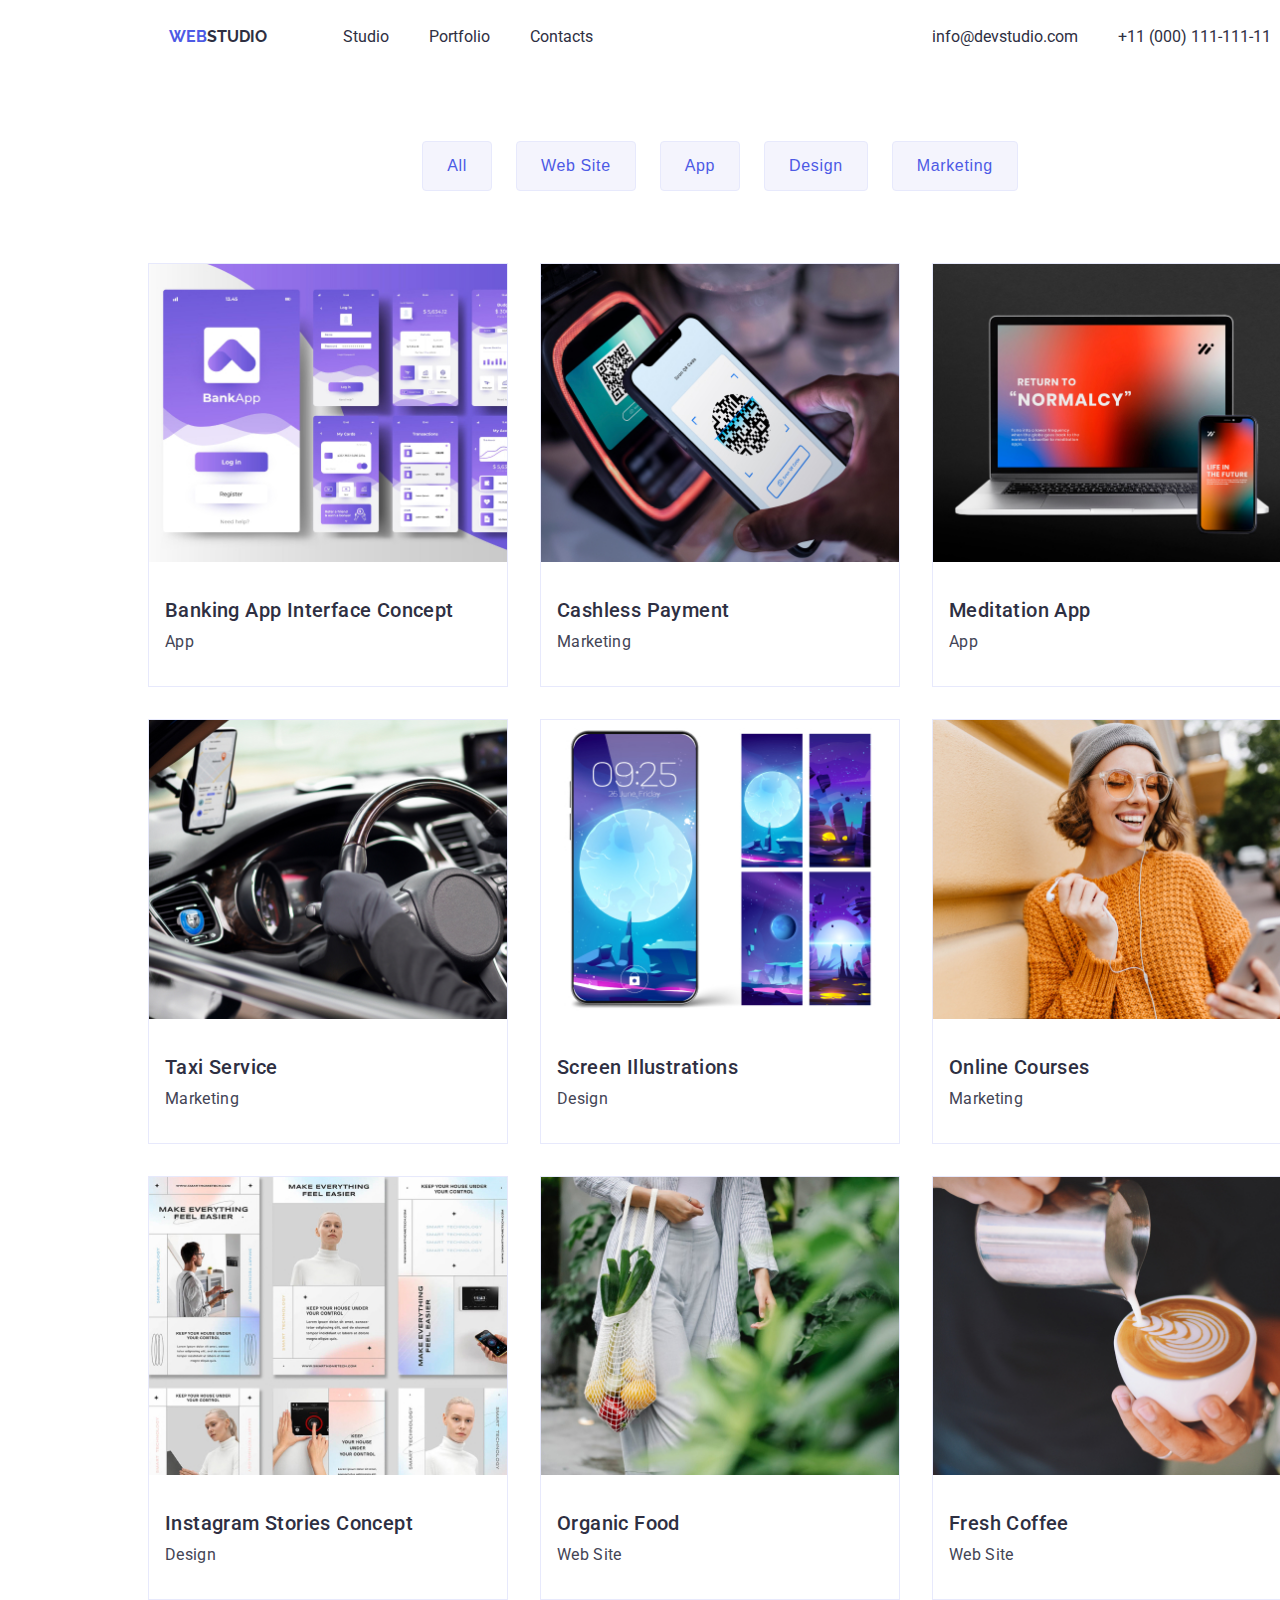
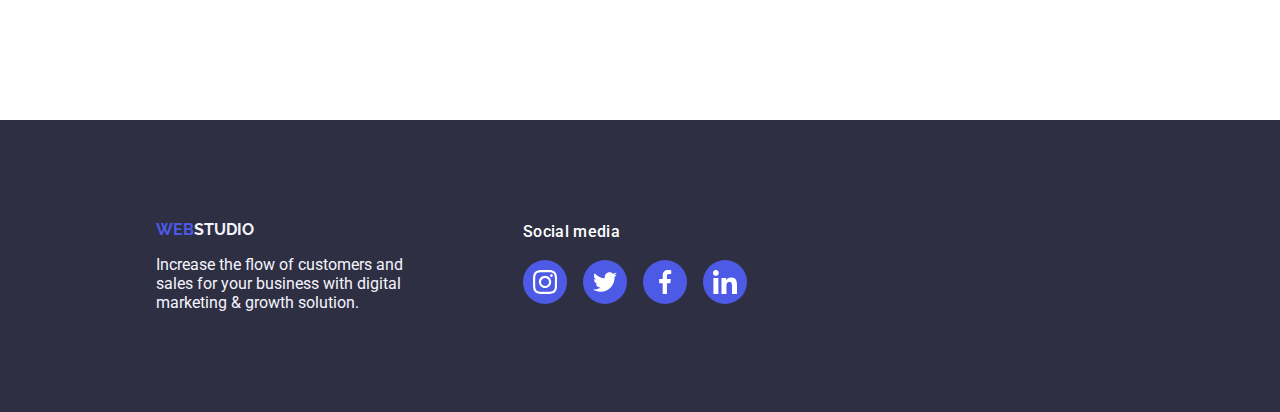
==== portfolio.html @ d41b9c74 "Initial commit" ====
<!DOCTYPE html>
<html lang="en">
  <head>
    <meta charset="UTF-8" />
    <meta name="viewport" content="width=device-width, initial-scale=1.0" />
    <title>Portolio</title>
    <link rel="preconnect" href="https://fonts.googleapis.com" />
    <link rel="preconnect" href="https://fonts.gstatic.com" crossorigin />
    <link
      href="https://fonts.googleapis.com/css2?family=Montserrat:wght@400;700&family=Roboto:wght@400;500;700;900&display=swap"
      rel="stylesheet"
    />
    <link rel="preconnect" href="https://fonts.googleapis.com" />
    <link rel="preconnect" href="https://fonts.gstatic.com" crossorigin />
    <link
      href="https://fonts.googleapis.com/css2?family=Montserrat:wght@400;700&family=Raleway:wght@800&family=Roboto:wght@400;500;700;900&display=swap"
      rel="stylesheet"
    />
    <link rel="stylesheet" href="./css/styles.css" />
  </head>

  <body>
    <!-- HEADER -->
    <header class="header container d-flex">
      <div class="d-flex">
        <a class="header-logo link" href="webstudio" alt="logo">
          <h4><span>WEB</span>STUDIO</h4>
        </a>
        <nav class="header-nav">
          <ul class="header-list list">
            <li>
              <a class="header-link link" href="./index.html">Studio</a>
            </li>
            <li>
              <a class="header-link link" href="./portfolio.html">Portfolio</a>
            </li>
            <li>
              <a class="header-link link" href="contacts">Contacts</a>
            </li>
          </ul>
        </nav>
      </div>
      <ul class="header-contact list">
        <li>
          <a class="link contacts" href="mailto:info@devstudio.com"
            >info@devstudio.com</a
          >
        </li>
        <li>
          <a class="link cotacts" href="tel:+11(000)111-111-11"
            >+11 (000) 111-111-11</a
          >
        </li>
      </ul>
    </header>
    <main>
      <section class="portfolio container">
        <div class="buttons">
          <button class="p-button" type="button">All</button>
          <button class="p-button" type="button">Web Site</button>
          <button class="p-button" type="button">App</button>
          <button class="p-button" type="button">Design</button>
          <button class="p-button" type="button">Marketing</button>
        </div>

        <div class="p-project">
          <ul class="p-list list">
            <li class="p-project-img">
              <img
                src="./images/project-image1.jpg"
                alt="Banking App Interface"
                width="360px"
              />
              <div class="p-caption">
                <h3 class="p-caption-header">Banking App Interface Concept</h3>
                <p class="p-text">App</p>
              </div>
            </li>
            <li class="p-project-img">
              <img
                src="./images/project-image2.jpg"
                alt="Cashless Payment"
                width="360px"
              />
              <div class="p-caption">
                <h3 class="p-caption-header">Cashless Payment</h3>
                <p class="p-text">Marketing</p>
              </div>
            </li>
            <li class="p-project-img">
              <img
                src="./images/project-image3.jpg"
                alt="Meditation App"
                width="360px"
              />
              <div class="p-caption">
                <h3 class="p-caption-header">Meditation App</h3>
                <p class="p-text">App</p>
              </div>
            </li>
            <li class="p-project-img">
              <img
                src="./images/project-image4.jpg"
                alt="Taxi Service"
                width="360px"
              />
              <div class="p-caption">
                <h3 class="p-caption-header">Taxi Service</h3>
                <p class="p-text">Marketing</p>
              </div>
            </li>
            <li class="p-project-img">
              <img
                src="./images/project-image5.jpg"
                alt="Screen Illustrations"
                width="360px"
              />
              <div class="p-caption">
                <h3 class="p-caption-header">Screen Illustrations</h3>
                <p class="p-text">Design</p>
              </div>
            </li>
            <li class="p-project-img">
              <img
                src="./images/project-image6.jpg"
                alt="Online Courses"
                width="360px"
              />
              <div class="p-caption">
                <h3 class="p-caption-header">Online Courses</h3>
                <p class="p-text">Marketing</p>
              </div>
            </li>
            <li class="p-project-img">
              <img
                src="./images/project-image7.jpg"
                alt="Instagram Stories Concept"
                width="360px"
              />
              <div class="p-caption">
                <h3 class="p-caption-header">Instagram Stories Concept</h3>
                <p class="p-text">Design</p>
              </div>
            </li>
            <li class="p-project-img">
              <img
                src="./images/project-image8.jpg"
                alt="Organic Food"
                width="360px"
              />
              <div class="p-caption">
                <h3 class="p-caption-header">Organic Food</h3>
                <p class="p-text">Web Site</p>
              </div>
            </li>
            <li class="p-project-img">
              <img
                src="./images/project-image9.jpg"
                alt="Fresh Coffee"
                width="360px"
              />
              <div class="p-caption">
                <h3 class="p-caption-header">Fresh Coffee</h3>
                <p class="p-text">Web Site</p>
              </div>
            </li>
          </ul>
        </div>
      </section>
    </main>
    <footer class="footer container d-flex">
      <div>
        <a class="footer-logo" href="webstudio" alt="logo">
          <h4><span>WEB</span>STUDIO</h4>
        </a>
        <p class="footer-text">
          Increase the flow of customers and<br />
          sales for your business with digital<br />
          marketing & growth solution.
        </p>
      </div>
       <div class="footer-socials-container">
            <h3>Social media</h3>
        <div class="footer-socials">
            <a class="footer-socials-icon">
                  <svg width="24" height="24">
                    <use href="./images/icons.svg#instagram-2"></use>
                  </svg>
                </a>
                <a class="footer-socials-icon">
                  <svg width="24" height="24">
                    <use href="./images/icons.svg#twitter-1"></use>
                  </svg>
                </a>
                <a class="footer-socials-icon">
                  <svg width="24" height="24">
                    <use href="./images/icons.svg#facebook-1"></use>
                  </svg>
                </a>
                <a class="footer-socials-icon">
                  <svg width="24" height="24">
                    <use href="./images/icons.svg#linkedin-1"></use>
                  </svg>
                </a>
        </div>
    </footer>
  </body>
</html>
---- css/styles.css ----
* {
  margin: 0;
  padding: 0;
  box-sizing: border-box;
}
:root {
  --IRIS: #4d5ae5;
  --NAVY-BLUE: #2e2f42;
  --WHITE: #fff;
  --SLATE: #434455;
  --LIGHT-SLATE: #8e8f99;
  --CLOUD: #f4f4fd;
  --CORNFLOWER: #e7e9fc;
}
/* General Style */
body {
  font-family: "Roboto", sans-serif;
}
.link {
  text-decoration: none;
  color: var(--NAVY-BLUE);
}
.list {
  display: flex;
  list-style: none;
  gap: 24px;
}
.p-text {
  color: var(--SLATE);
  font-size: 16px;
  font-weight: 400;
  line-height: 24px;
  /* 150% */
  letter-spacing: 0.32px;
}
.section-title {
  text-align: center;
  color: var(--NAVY-BLUE);
}
.team-name {
  color: var(--NAVY-BLUE);
}
.container {
  width: 1440px;
}
.d-flex {
  display: flex;
}
.section {
  padding-top: 120px;
  padding-bottom: 120px;
}
/* End of General Style */

/* Header Section (NAV) */
.header {
  justify-content: space-around;
  align-items: center;
  height: 72px;
}
.header .d-flex {
  align-items: center;
}
.header .list {
  gap: 40px;
}
.header .link .list {
  font-size: 16px;
  font-weight: 500;
  line-height: 24px;
  /* 150% */
  letter-spacing: 0.32px;
}
.header-logo {
  color: var(--NAVY-BLUE);
  font-family: Raleway;
  font-weight: 800;
  margin-right: 76px;
}

.header-logo span {
  color: var(--IRIS);
}
.header-logo:hover {
  color: var(--IRIS);
}
.link:hover {
  color: var(--IRIS);
}

/* End of Header Section (NAV) */

/* Hero Section */
.hero {
}
.hero-bg {
  background: linear-gradient(rgba(46, 47, 66, 0.7), rgba(46, 47, 66, 0.7)),
    url("../images/people-office-1.jpg");
  background-size: cover;
  background-repeat: no-repeat;
  padding-top: 188px;
  padding-bottom: 188px;
  text-align: center;
  width: 1440px;
}
.hero-txt {
  text-align: center;
  color: var(--WHITE);
  font-size: 56px;
  font-weight: 700;
  line-height: 60px;
  letter-spacing: 1.12px;
  /* text-transform: uppercase; */
}

.hero-btn {
  color: var(--WHITE);
  background-color: var(--IRIS);
  border: none;
  border-radius: 4px;
  padding: 16px 32px;
  margin-top: 48px;
  font-size: 16px;
  font-weight: 500;
  line-height: 24px;
  /* 150% */
  letter-spacing: 0.64px;
}
.hero-btn:hover {
  background-color: goldenrod;
  cursor: pointer;
}
/* End of Hero Section */

/* Benefit Section */
.benefit-list-icon {
  background: var(--CLOUD);
  display: flex;
  justify-content: center;
  align-items: center;
  border-radius: 4px;
  padding-top: 24px, 0;
  margin-bottom: 8px;
  transition: 1s;
}
.benefit-list-icon:hover,
.benefit-list-icon:focus {
  background-color: var(--IRIS);
  transition: 0s;
}
.benefit-list-icon:hover svg,
.benefit-list-icon:focus svg {
  fill: var(--WHITE);
}
.benefit-list {
  justify-content: center;
  align-items: center;
  padding-left: 156px;
  padding-right: 156px;
}
.benefit-list h3 {
  margin-bottom: 8px;
}

/* End of Benefit Section */

/* We Do Section */
.wedo {
}
.section-title {
  font-size: 36px;
  font-weight: 700;
  line-height: 40px;
  letter-spacing: 0.72px;
  text-transform: capitalize;
  margin-bottom: 72px;
}
.wedo-item {
  width: 360px;
  height: 300px;
}
.wedo .list {
  justify-content: center;
  align-items: center;
}
/* End of We Do Section */

/* Team Section */
.team {
  background-color: var(--CLOUD);
}
.team .list {
  justify-content: center;
  align-items: center;
  text-align: center;
}
.team .team-image {
  margin-bottom: 32px;
}
.team .team-item {
  padding-bottom: 32px;
  border-radius: 0px 0px 4px 4px;
  background: var(--WHITE);
  box-shadow: 0px 2px 1px 0px rgba(46, 47, 66, 0.08),
    0px 1px 1px 0px rgba(46, 47, 66, 0.16),
    0px 1px 6px 0px rgba(46, 47, 66, 0.08);
}
.team .p-text {
  margin-top: 8px;
  margin-bottom: 32;
}
.team-socials {
  display: flex;
  justify-content: space-around;
  padding-top: 8px;
}
.team-socials-icon {
  display: flex;
  justify-content: center;
  align-items: center;
  background-color: var(--IRIS);
  padding: 10px;
  border-radius: 50%;
  justify-content: center;
  align-items: center;
  transition: 1s;
}
.team-socials-icon svg {
  fill: var(--WHITE);
}
.team-socials-icon:hover,
.team-socials-icon:hover {
  padding: 15px;
  transition: 0s;
}
.team-socials-icon:hover svg {
  fill: red;
}
/* End of Team Section */

/* Portfolio Styling Section */
.portfolio {
  padding-top: 69px;
  padding-bottom: 120px;
}
.p-project {
  padding-top: 72px;
}
.buttons {
  /* text-align: center; */
  display: flex;
  justify-content: center;
  align-items: center;
  gap: 24px;
}
.p-button {
  color: var(--IRIS);
  border-radius: 4px;
  border: 1px solid var(--CORNFLOWER);
  background: var(--CLOUD);
  padding: 12px 24px;
  font-size: 16px;
  font-weight: 500;
  line-height: 24px;
  letter-spacing: 0.64px;
  transition: 1s;
}
.p-button:hover,
.p-button:focus {
  color: var(--WHITE);
  background-color: var(--IRIS);
  transition: 0s;
}
.p-project-img:hover img,
.p-project-img:focus img {
  opacity: 0.5;
  border: 2px solid var(--IRIS);
  transition: 0s;
}

.portfolio .p-list {
  width: 100%;
  flex-wrap: wrap;
  gap: 32px;
  justify-content: center;
  align-items: center;
}
.portfolio li img {
  width: 100%;
  transition: 1s;
}
.portfolio li {
  width: 25%;
  border: 1px solid var(--CORNFLOWER);
  transition: 1s;
}
.p-caption {
  flex-direction: column;
  padding: 32px 16px;
  background: var(--WHITE);
}
.p-caption-header {
  color: var(--NAVY-BLUE);
  /* Header 3 */
  font-size: 20px;
  font-weight: 500;
  line-height: 24px;
  /* 120% */
  letter-spacing: 0.4px;
  margin-bottom: 8px;
}
/* End of Portfolio Styling Section */

/* Custmers Styling Section */
.customers-list {
  display: flex;
  justify-content: center;
  align-items: center;
  padding-left: 156;
  padding-right: 156;
}
.customer-icon {
  border: 1px solid var(--LIGHT-SLATE);
  padding: 16px 32px;
  transition: 1s;
}
.customer-icon svg {
  fill: var(--LIGHT-SLATE);
}
.customer-icon:hover,
.customer-icon:focus {
  border: 5px solid var(--IRIS);
  padding: 32px 64px;
  transition: 0s;
}
.customer-icon:hover svg,
.customer-icon:focus {
  fill: var(--IRIS);
}

/* End of Custmers Styling Section */

/* Footer Section */
.footer {
  padding: 100px;
  background-color: var(--NAVY-BLUE);
  padding-left: 156px;
  padding-right: 156px;
}
.footer-logo {
  text-decoration: none;
  color: var(--CLOUD);
  font-family: Raleway;
  font-weight: 800;
}
.footer-text {
  color: var(--CLOUD);
  margin-top: 16px;
}
.footer-logo span {
  color: var(--IRIS);
}
.footer-logo:hover {
  color: var(--IRIS);
}
/* End of Footer Section */
/* Footer Socials Styling */
.footer-socials-container {
  padding-left: 120px;
}
.footer-socials-container h3 {
  color: var(--WHITE);
  font-family: Roboto;
  font-size: 16px;
  font-weight: 500;
  line-height: 24px; /* 150% */
  letter-spacing: 0.32px;
}
.footer-socials {
  display: flex;
  justify-content: center;
  gap: 16px;
  margin-top: 16px;
}
.footer-socials-icon {
  display: flex;
  justify-content: center;
  align-items: center;
  background-color: var(--IRIS);
  padding: 10px;
  border-radius: 50%;
  justify-content: center;
  align-items: center;
  transition: 1s;
}
.footer-socials-icon svg {
  fill: var(--WHITE);
}
.footer-socials-icon:hover,
.footer-socials-icon:focus {
  padding: 15px;
  transition: 0s;
}
.footer-socials-icon:hover svg,
.footer-socials-icon:focus svg {
  fill: red;
}
/* End Footer Socials Styling */
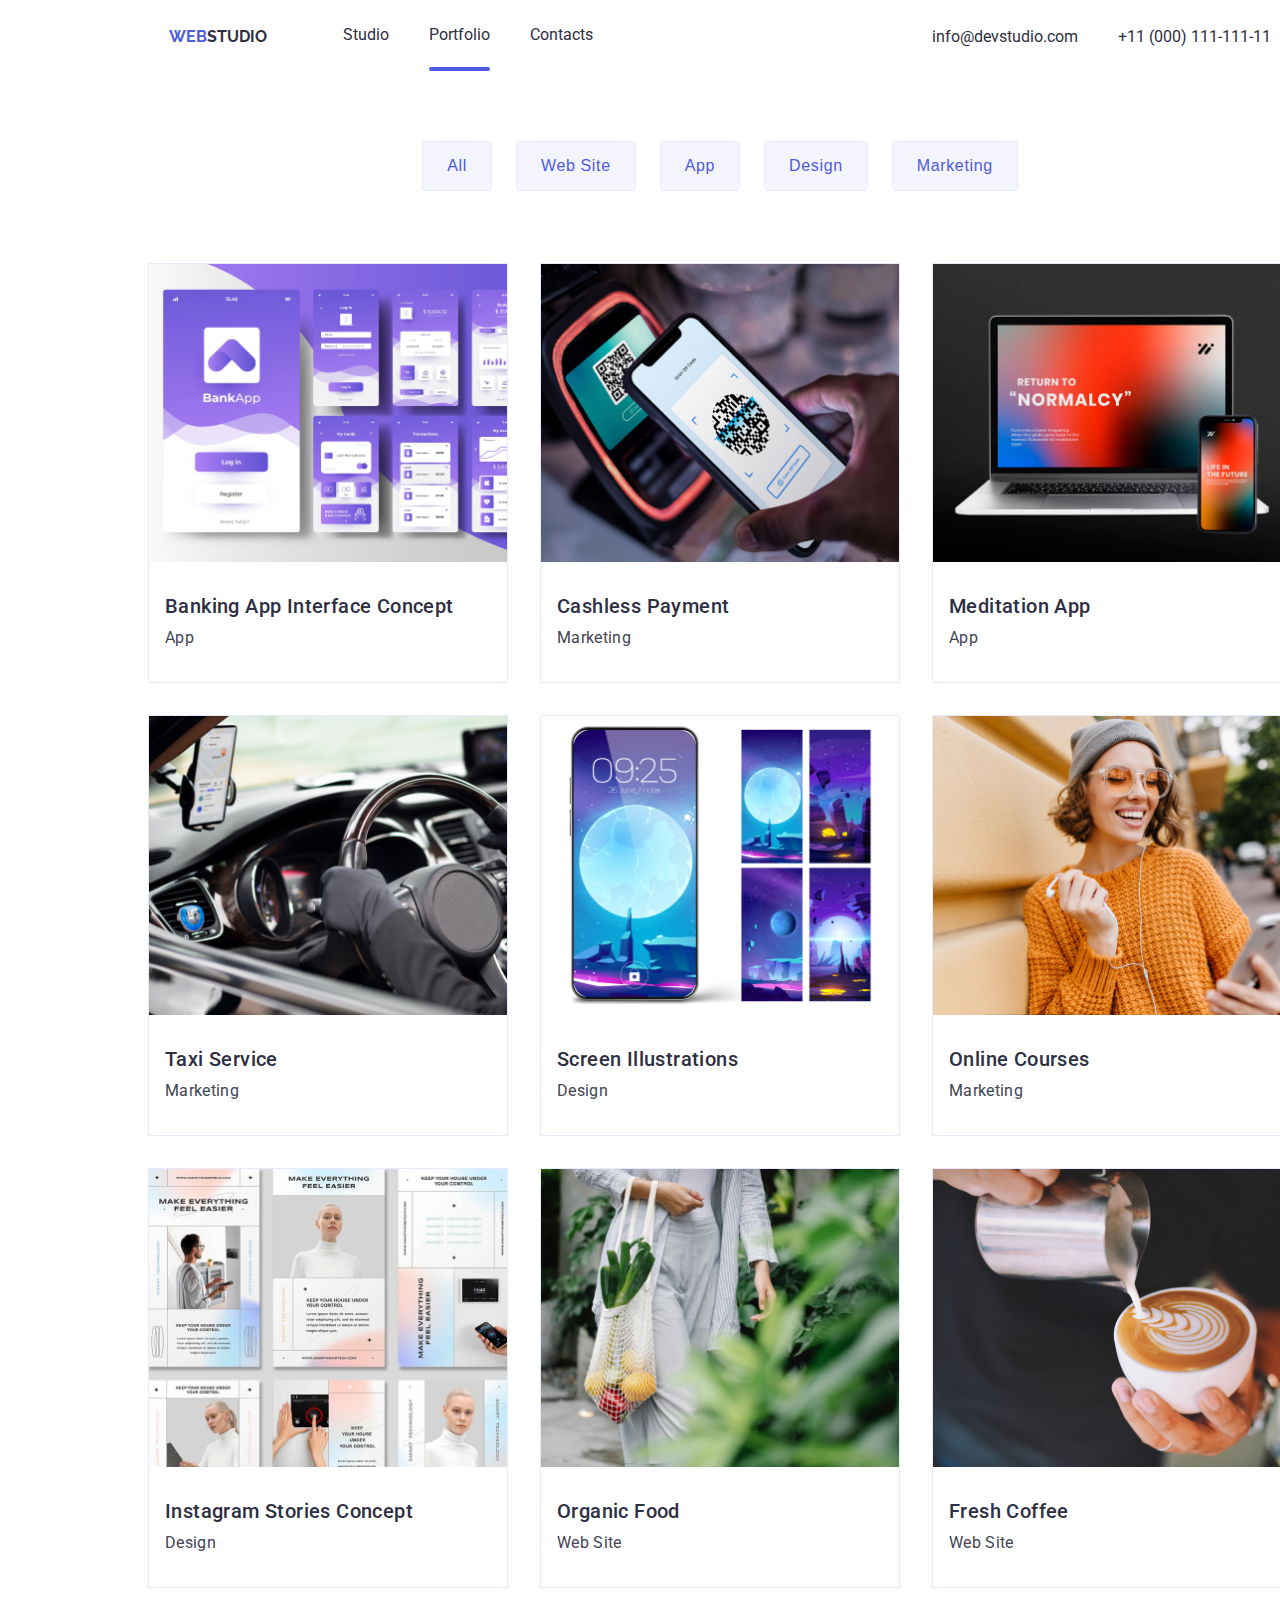
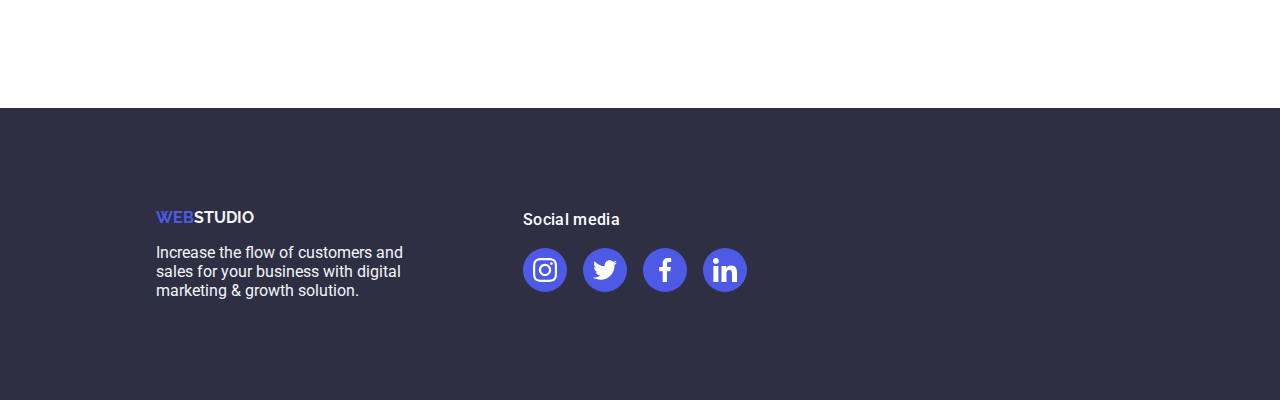
==== commit ecfee863: "adding underline effect on active and overlay effect on portfolio cards" ====
--- a/portfolio.html
+++ b/portfolio.html
@@ -32,7 +32,7 @@
               <a class="header-link link" href="./index.html">Studio</a>
             </li>
             <li>
-              <a class="header-link link" href="./portfolio.html">Portfolio</a>
+              <a class="header-link link active" href="./portfolio.html">Portfolio</a>
             </li>
             <li>
               <a class="header-link link" href="contacts">Contacts</a>
@@ -66,99 +66,171 @@
         <div class="p-project">
           <ul class="p-list list">
             <li class="p-project-img">
-              <img
-                src="./images/project-image1.jpg"
-                alt="Banking App Interface"
-                width="360px"
-              />
+              <div class="project-image">
+                  <img 
+                   src="./images/project-image1.jpg"
+                   alt="Banking App Interface"
+                   width="360px"
+                   />
+                   <div class="project-image-caption">
+                      <p>
+                        Lorem ipsum dolor sit amet consectetur adipisicing elit. Numquam at debitis omnis. Voluptas doloribus maxime numquam pariatur delectus possimus sed earum. Debitis repellendus minus ratione eos velit, ipsam praesentium minima.
+                      </p>
+                   </div>
+              </div>
+              
               <div class="p-caption">
                 <h3 class="p-caption-header">Banking App Interface Concept</h3>
                 <p class="p-text">App</p>
               </div>
             </li>
-            <li class="p-project-img">
-              <img
-                src="./images/project-image2.jpg"
-                alt="Cashless Payment"
-                width="360px"
-              />
+
+            <li class="p-project-img">
+              <div class="project-image">
+                    <img
+                    src="./images/project-image2.jpg"
+                    alt="Cashless Payment"
+                    width="360px"
+                    />
+                    <div class="project-image-caption">
+                      <p>
+                        Lorem ipsum dolor sit amet consectetur adipisicing elit. Numquam at debitis omnis. Voluptas doloribus maxime numquam pariatur delectus possimus sed earum. Debitis repellendus minus ratione eos velit, ipsam praesentium minima.
+                      </p>
+                   </div>
+              </div> 
               <div class="p-caption">
                 <h3 class="p-caption-header">Cashless Payment</h3>
                 <p class="p-text">Marketing</p>
               </div>
             </li>
-            <li class="p-project-img">
-              <img
-                src="./images/project-image3.jpg"
-                alt="Meditation App"
-                width="360px"
-              />
+
+            <li class="p-project-img">
+              <div class="project-image">
+                  <img
+                    src="./images/project-image3.jpg"
+                    alt="Meditation App"
+                    width="360px"
+                   />
+                  <div class="project-image-caption">
+                      <p>
+                        Lorem ipsum dolor sit amet consectetur adipisicing elit. Numquam at debitis omnis. Voluptas doloribus maxime numquam pariatur delectus possimus sed earum. Debitis repellendus minus ratione eos velit, ipsam praesentium minima.
+                      </p>
+                   </div>
+              </div>
               <div class="p-caption">
                 <h3 class="p-caption-header">Meditation App</h3>
                 <p class="p-text">App</p>
               </div>
             </li>
-            <li class="p-project-img">
-              <img
-                src="./images/project-image4.jpg"
-                alt="Taxi Service"
-                width="360px"
-              />
+
+            <li class="p-project-img">
+              <div class="project-image">
+                  <img
+                    src="./images/project-image4.jpg"
+                    alt="Taxi Service"
+                    width="360px"
+                  />
+                  <div class="project-image-caption">
+                      <p>
+                        Lorem ipsum dolor sit amet consectetur adipisicing elit. Numquam at debitis omnis. Voluptas doloribus maxime numquam pariatur delectus possimus sed earum. Debitis repellendus minus ratione eos velit, ipsam praesentium minima.
+                      </p>
+                   </div>
+              </div>
               <div class="p-caption">
                 <h3 class="p-caption-header">Taxi Service</h3>
                 <p class="p-text">Marketing</p>
               </div>
             </li>
-            <li class="p-project-img">
-              <img
-                src="./images/project-image5.jpg"
-                alt="Screen Illustrations"
-                width="360px"
-              />
+
+            <li class="p-project-img">
+              <div class="project-image">
+                  <img
+                    src="./images/project-image5.jpg"
+                    alt="Screen Illustrations"
+                    width="360px"
+                  />
+                  <div class="project-image-caption">
+                      <p>
+                        Lorem ipsum dolor sit amet consectetur adipisicing elit. Numquam at debitis omnis. Voluptas doloribus maxime numquam pariatur delectus possimus sed earum. Debitis repellendus minus ratione eos velit, ipsam praesentium minima.
+                      </p>
+                   </div>
+              </div>
               <div class="p-caption">
                 <h3 class="p-caption-header">Screen Illustrations</h3>
                 <p class="p-text">Design</p>
               </div>
             </li>
-            <li class="p-project-img">
-              <img
-                src="./images/project-image6.jpg"
-                alt="Online Courses"
-                width="360px"
-              />
+
+            <li class="p-project-img">
+              <div class="project-image">
+                  <img
+                    src="./images/project-image6.jpg"
+                    alt="Online Courses"
+                    width="360px"
+                  />
+                  <div class="project-image-caption">
+                      <p>
+                        Lorem ipsum dolor sit amet consectetur adipisicing elit. Numquam at debitis omnis. Voluptas doloribus maxime numquam pariatur delectus possimus sed earum. Debitis repellendus minus ratione eos velit, ipsam praesentium minima.
+                      </p>
+                   </div>
+              </div>
               <div class="p-caption">
                 <h3 class="p-caption-header">Online Courses</h3>
                 <p class="p-text">Marketing</p>
               </div>
             </li>
-            <li class="p-project-img">
-              <img
-                src="./images/project-image7.jpg"
-                alt="Instagram Stories Concept"
-                width="360px"
-              />
+
+            <li class="p-project-img">
+              <div class="project-image">
+                  <img
+                    src="./images/project-image7.jpg"
+                    alt="Instagram Stories Concept"
+                    width="360px"
+                  />
+                  <div class="project-image-caption">
+                      <p>
+                        Lorem ipsum dolor sit amet consectetur adipisicing elit. Numquam at debitis omnis. Voluptas doloribus maxime numquam pariatur delectus possimus sed earum. Debitis repellendus minus ratione eos velit, ipsam praesentium minima.
+                      </p>
+                   </div>
+              </div>
               <div class="p-caption">
                 <h3 class="p-caption-header">Instagram Stories Concept</h3>
                 <p class="p-text">Design</p>
               </div>
             </li>
-            <li class="p-project-img">
-              <img
-                src="./images/project-image8.jpg"
-                alt="Organic Food"
-                width="360px"
-              />
+
+            <li class="p-project-img">
+              <div class="project-image">
+                  <img
+                    src="./images/project-image8.jpg"
+                    alt="Organic Food"
+                    width="360px"
+                  />
+                  <div class="project-image-caption">
+                      <p>
+                        Lorem ipsum dolor sit amet consectetur adipisicing elit. Numquam at debitis omnis. Voluptas doloribus maxime numquam pariatur delectus possimus sed earum. Debitis repellendus minus ratione eos velit, ipsam praesentium minima.
+                      </p>
+                   </div>
+              </div>
               <div class="p-caption">
                 <h3 class="p-caption-header">Organic Food</h3>
                 <p class="p-text">Web Site</p>
               </div>
             </li>
-            <li class="p-project-img">
-              <img
-                src="./images/project-image9.jpg"
-                alt="Fresh Coffee"
-                width="360px"
-              />
+
+            <li class="p-project-img">
+              <div class="project-image">
+                  <img
+                    src="./images/project-image9.jpg"
+                    alt="Fresh Coffee"
+                    width="360px"
+                  />
+                  <div class="project-image-caption">
+                      <p>
+                        Lorem ipsum dolor sit amet consectetur adipisicing elit. Numquam at debitis omnis. Voluptas doloribus maxime numquam pariatur delectus possimus sed earum. Debitis repellendus minus ratione eos velit, ipsam praesentium minima.
+                      </p>
+                   </div>
+              </div>
               <div class="p-caption">
                 <h3 class="p-caption-header">Fresh Coffee</h3>
                 <p class="p-text">Web Site</p>
--- a/css/styles.css
+++ b/css/styles.css
@@ -50,6 +50,27 @@
   padding-top: 120px;
   padding-bottom: 120px;
 }
+.active::after {
+  content: " ";
+  display: block;
+  height: 4px;
+  width: 100%;
+  border-radius: 2px;
+  background-color: var(--IRIS);
+  position: relative;
+  top: 23px;
+}
+/* .header-link {
+  content: " ";
+  display: block;
+  height: 4px;
+  width: 100%;
+  border-radius: 2px;
+  background-color: var(--IRIS);
+  position: relative;
+  top: 23px;
+} */
+
 /* End of General Style */
 
 /* Header Section (NAV) */
@@ -86,6 +107,7 @@
 }
 .link:hover {
   color: var(--IRIS);
+  cursor: pointer;
 }
 
 /* End of Header Section (NAV) */
@@ -271,28 +293,28 @@
   background-color: var(--IRIS);
   transition: 0s;
 }
-.p-project-img:hover img,
+/* .p-project-img:hover img,
 .p-project-img:focus img {
   opacity: 0.5;
   border: 2px solid var(--IRIS);
   transition: 0s;
-}
-
-.portfolio .p-list {
+} */
+
+/* .portfolio  */
+.p-project .p-list {
   width: 100%;
   flex-wrap: wrap;
   gap: 32px;
   justify-content: center;
   align-items: center;
 }
-.portfolio li img {
+.p-project .p-project-img img {
   width: 100%;
-  transition: 1s;
-}
-.portfolio li {
+  display: block;
+}
+.p-project .p-project-img {
   width: 25%;
   border: 1px solid var(--CORNFLOWER);
-  transition: 1s;
 }
 .p-caption {
   flex-direction: column;
@@ -301,13 +323,37 @@
 }
 .p-caption-header {
   color: var(--NAVY-BLUE);
-  /* Header 3 */
   font-size: 20px;
   font-weight: 500;
   line-height: 24px;
-  /* 120% */
   letter-spacing: 0.4px;
   margin-bottom: 8px;
+}
+.p-project {
+  overflow: hidden;
+}
+.project-image {
+  position: relative;
+  overflow: hidden;
+}
+.project-image-caption {
+  position: absolute;
+  background-color: rgba(77, 90, 229, 0.7);
+  color: white;
+  width: 100%;
+  height: 100%;
+  top: 0;
+  left: 0;
+  opacity: 0;
+  transform: translateY(100%);
+  transition: transform 250ms cubic-bezier(0.4, 0, 0.2, 1);
+}
+.p-project-img:hover .project-image-caption {
+  opacity: 1;
+  transform: translateY(0);
+}
+.project-image-caption {
+  padding: 40px 32px;
 }
 /* End of Portfolio Styling Section */
 
